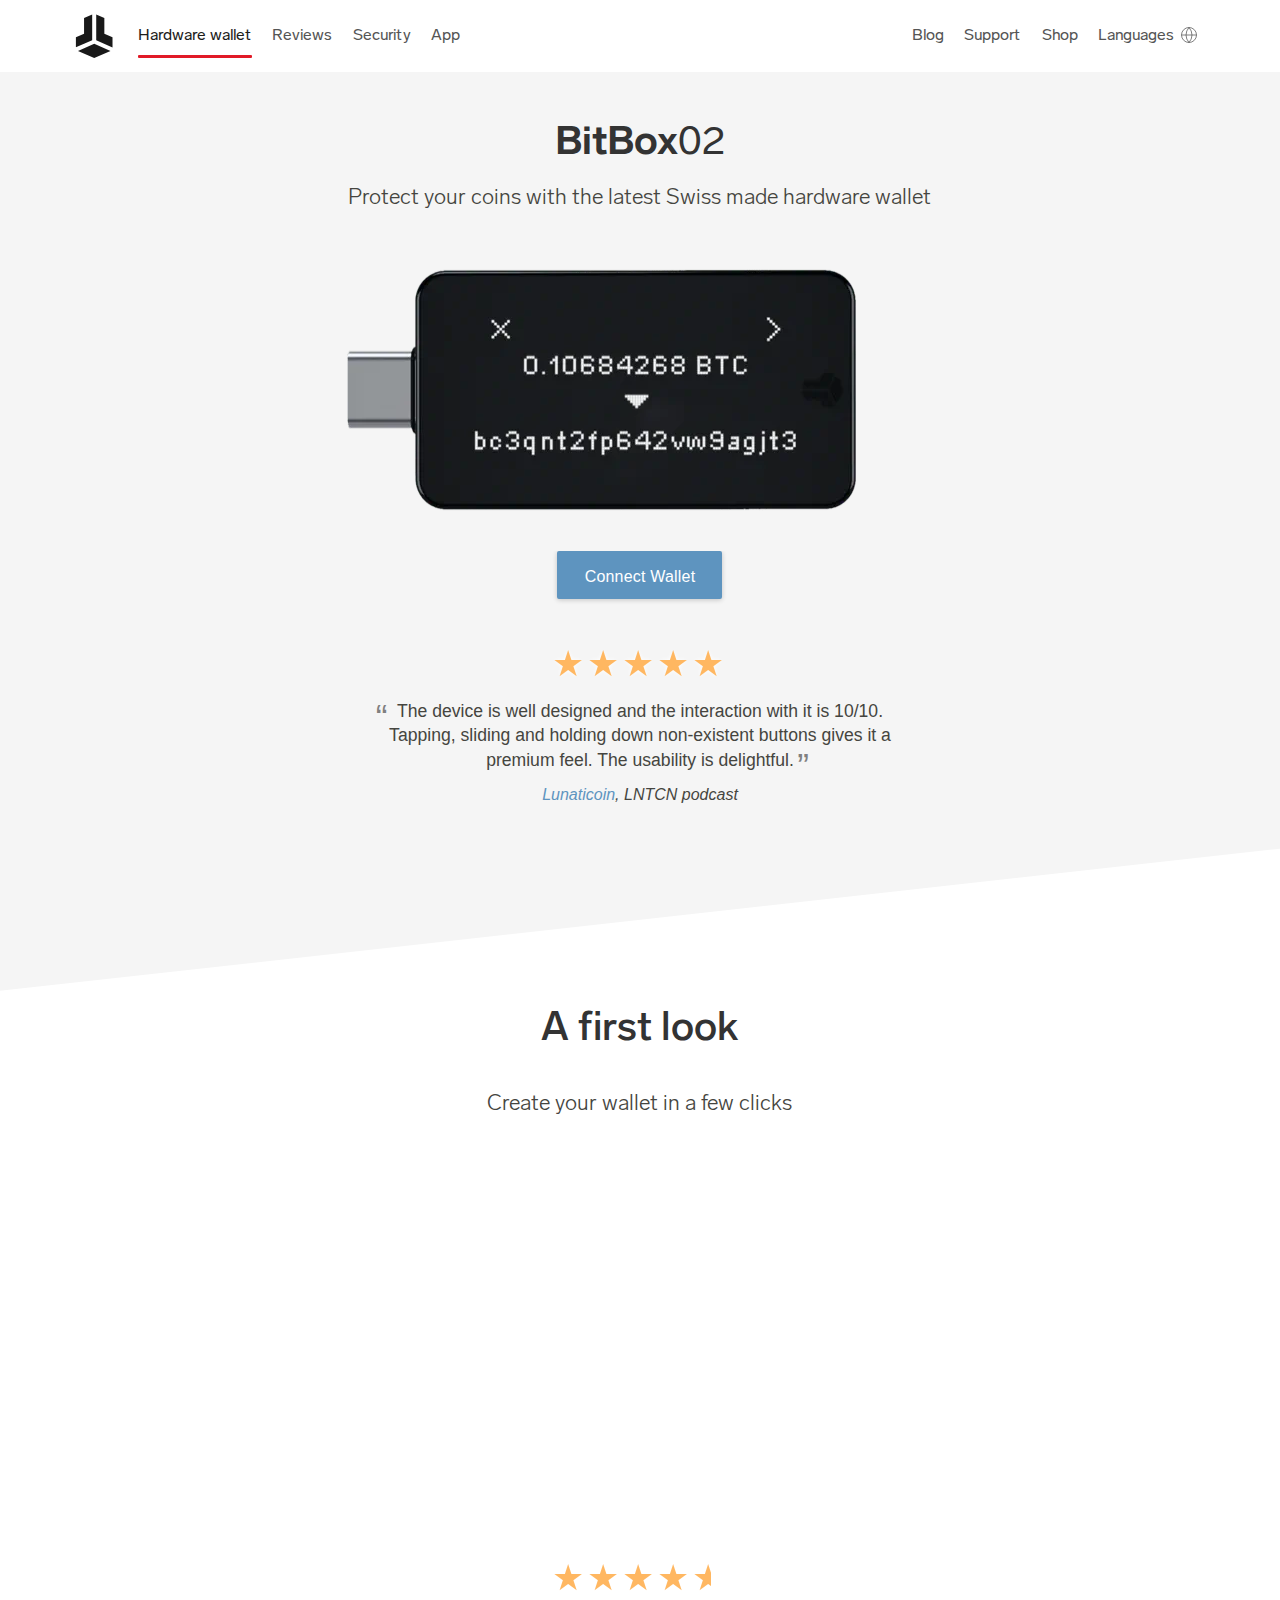
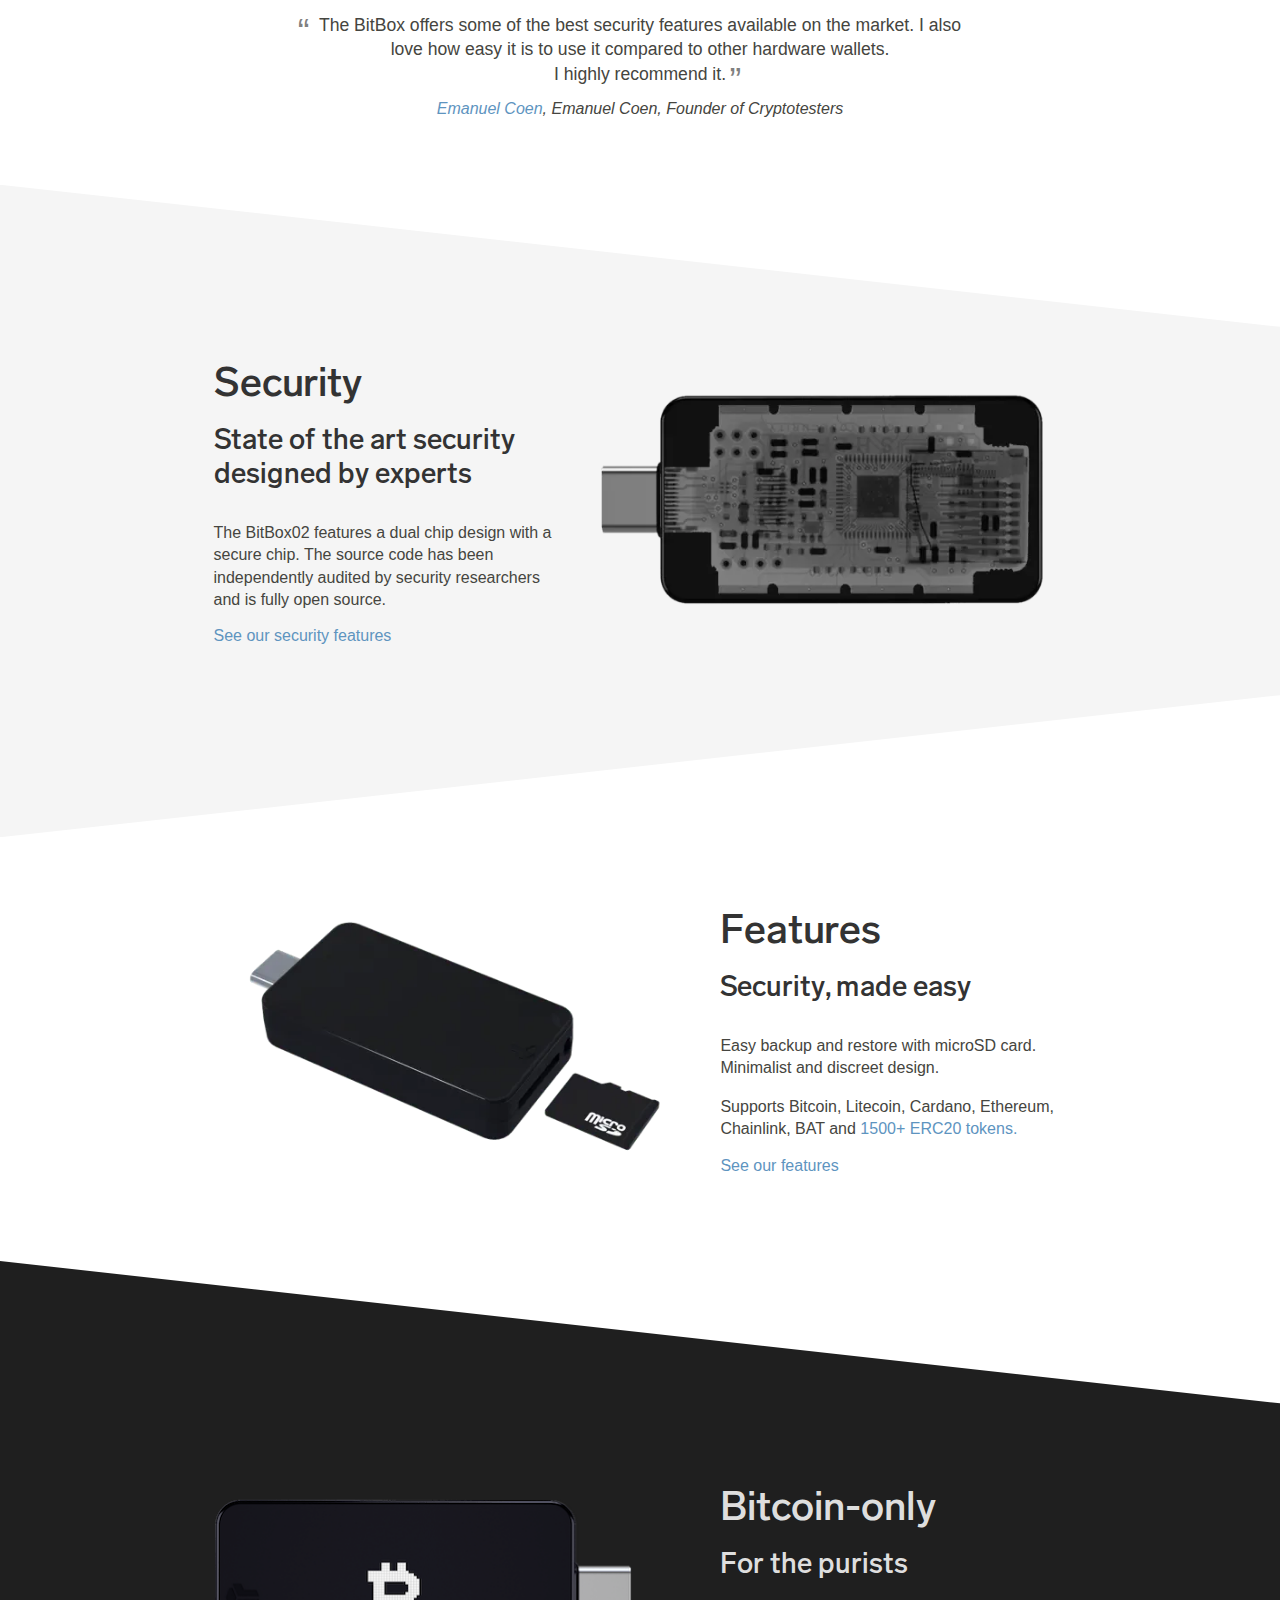
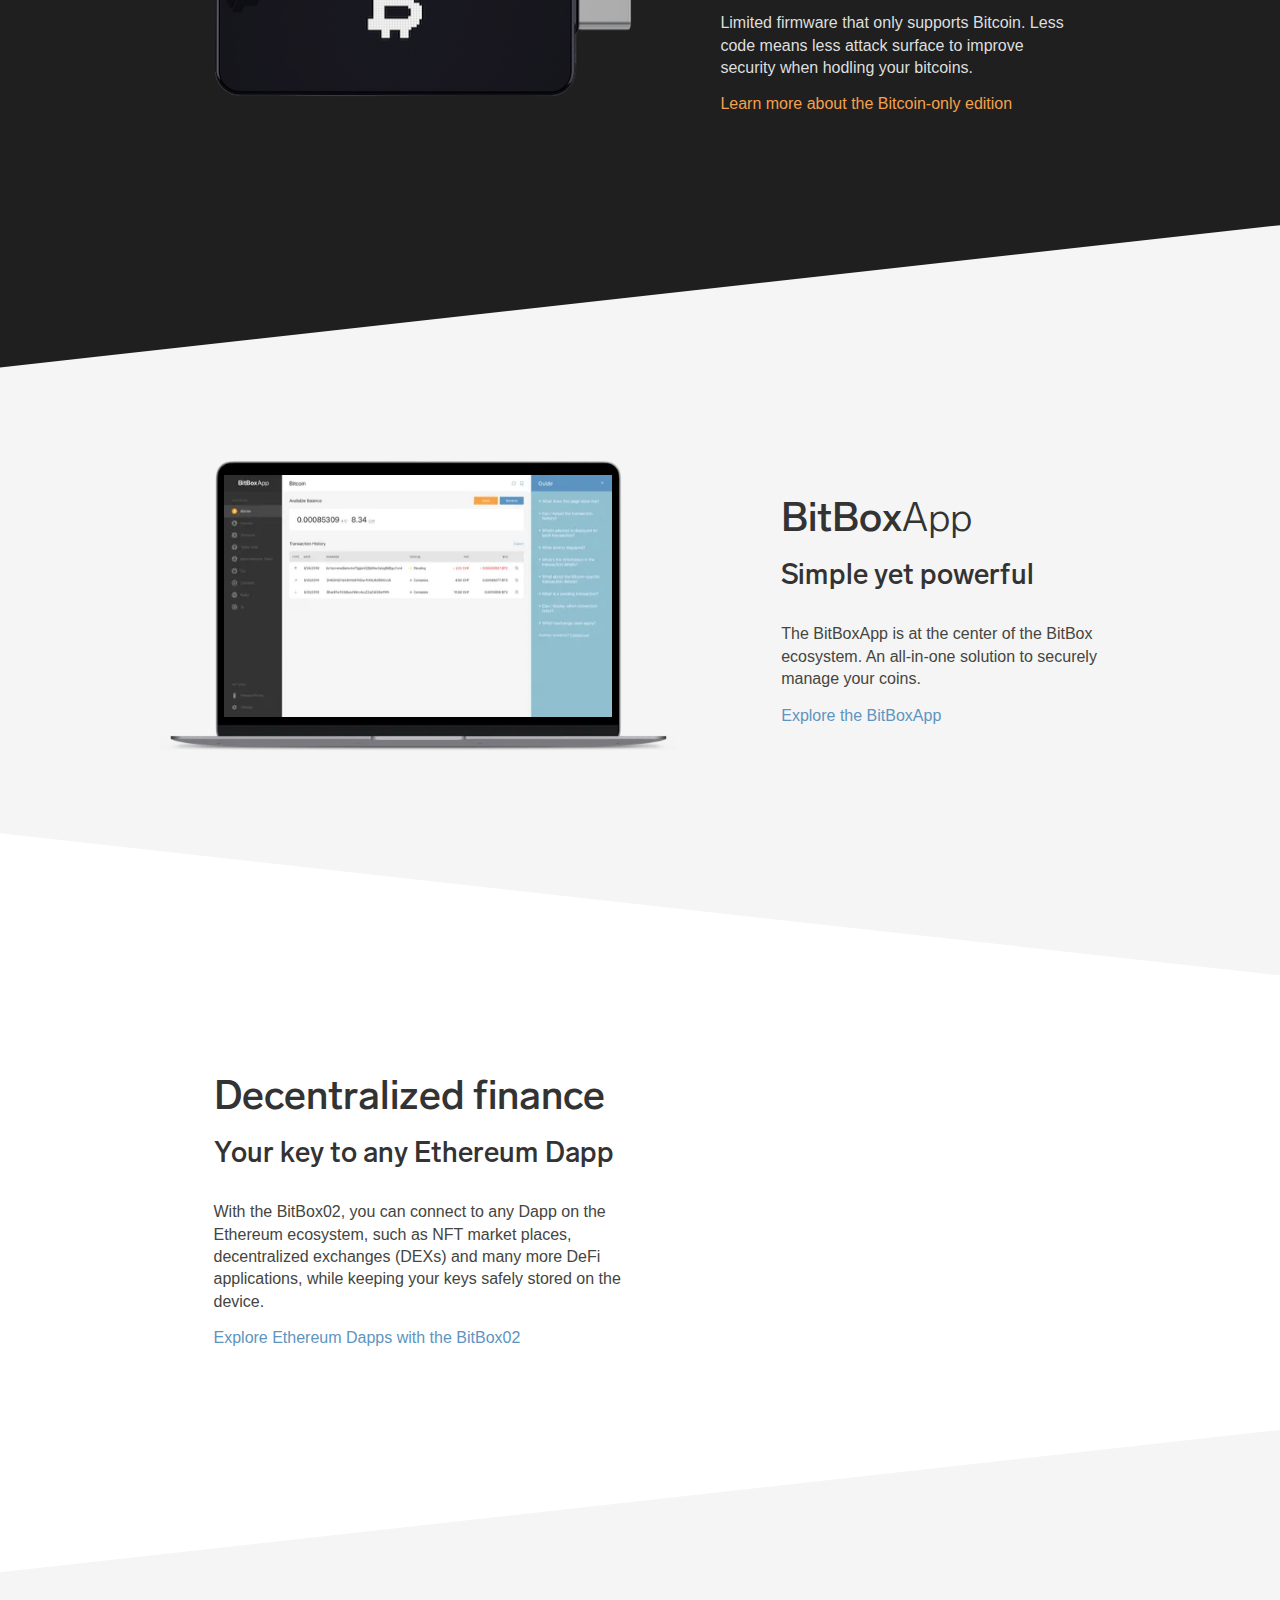
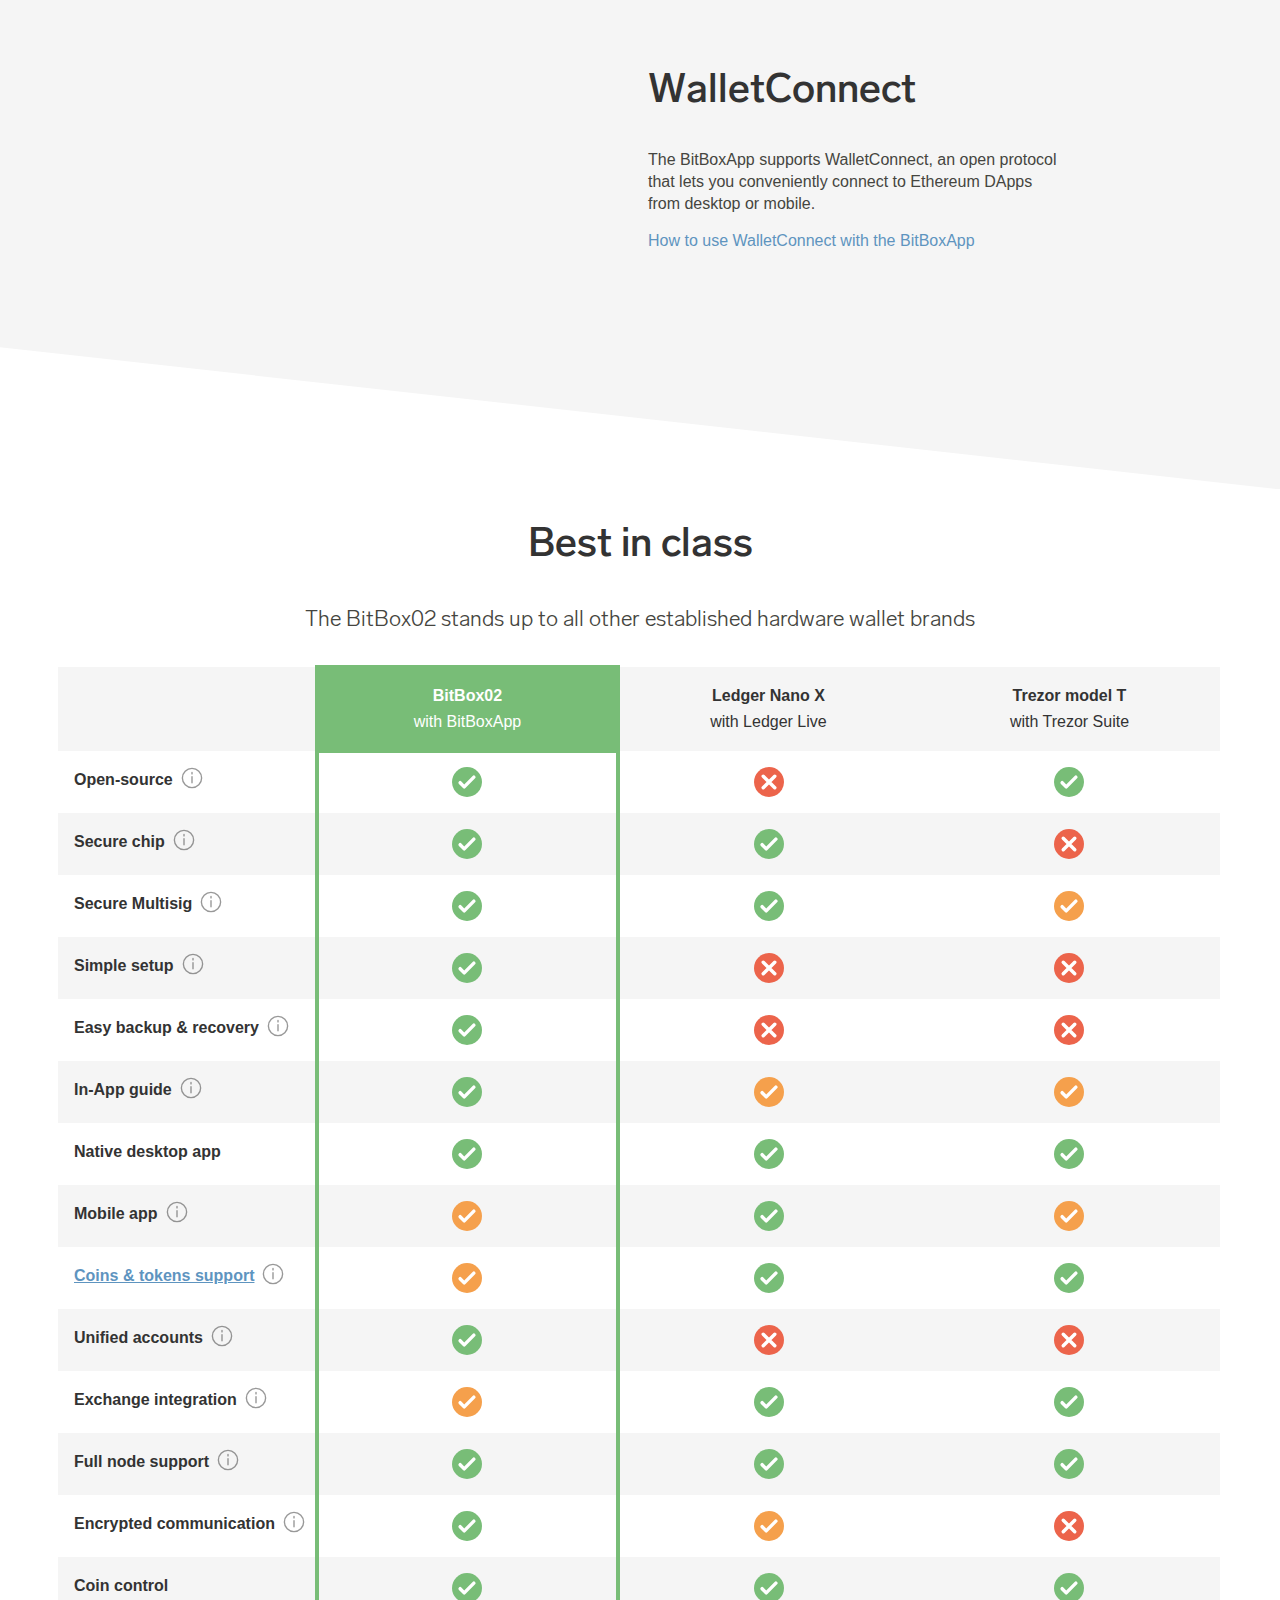
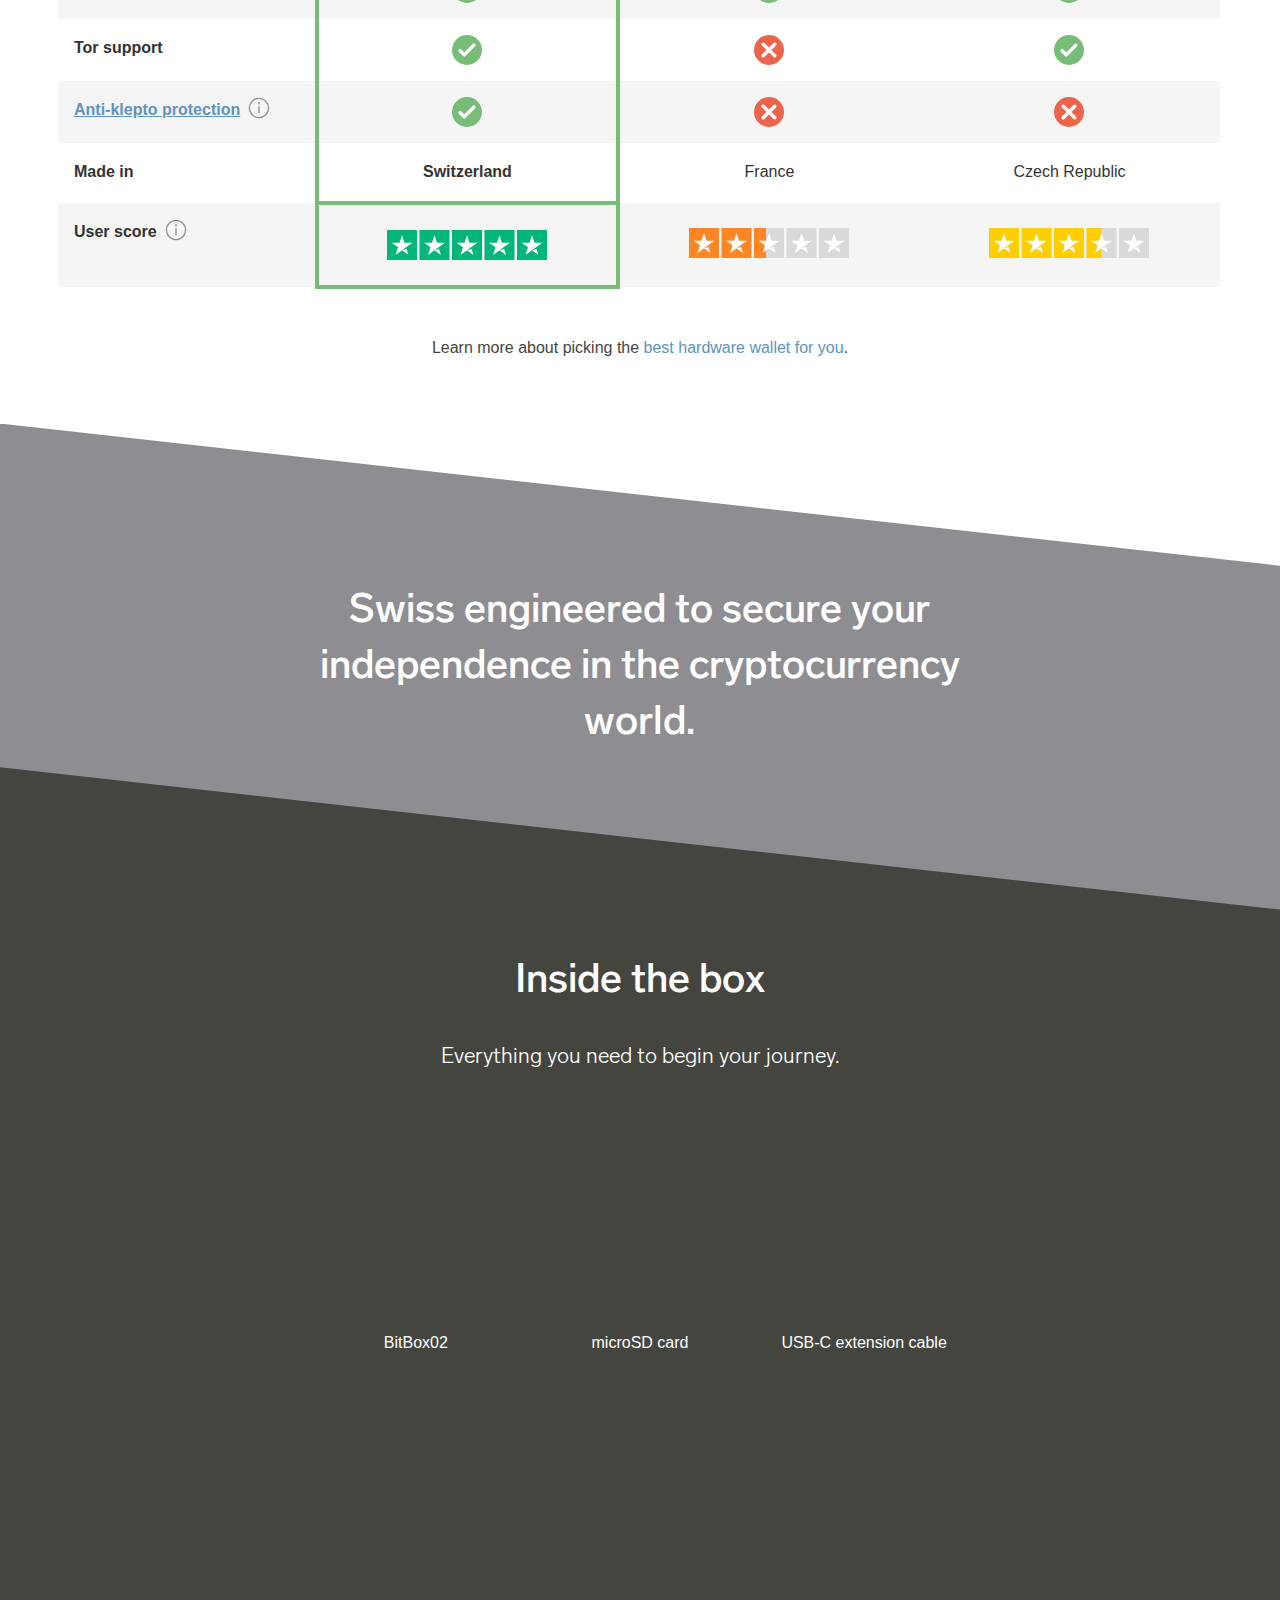
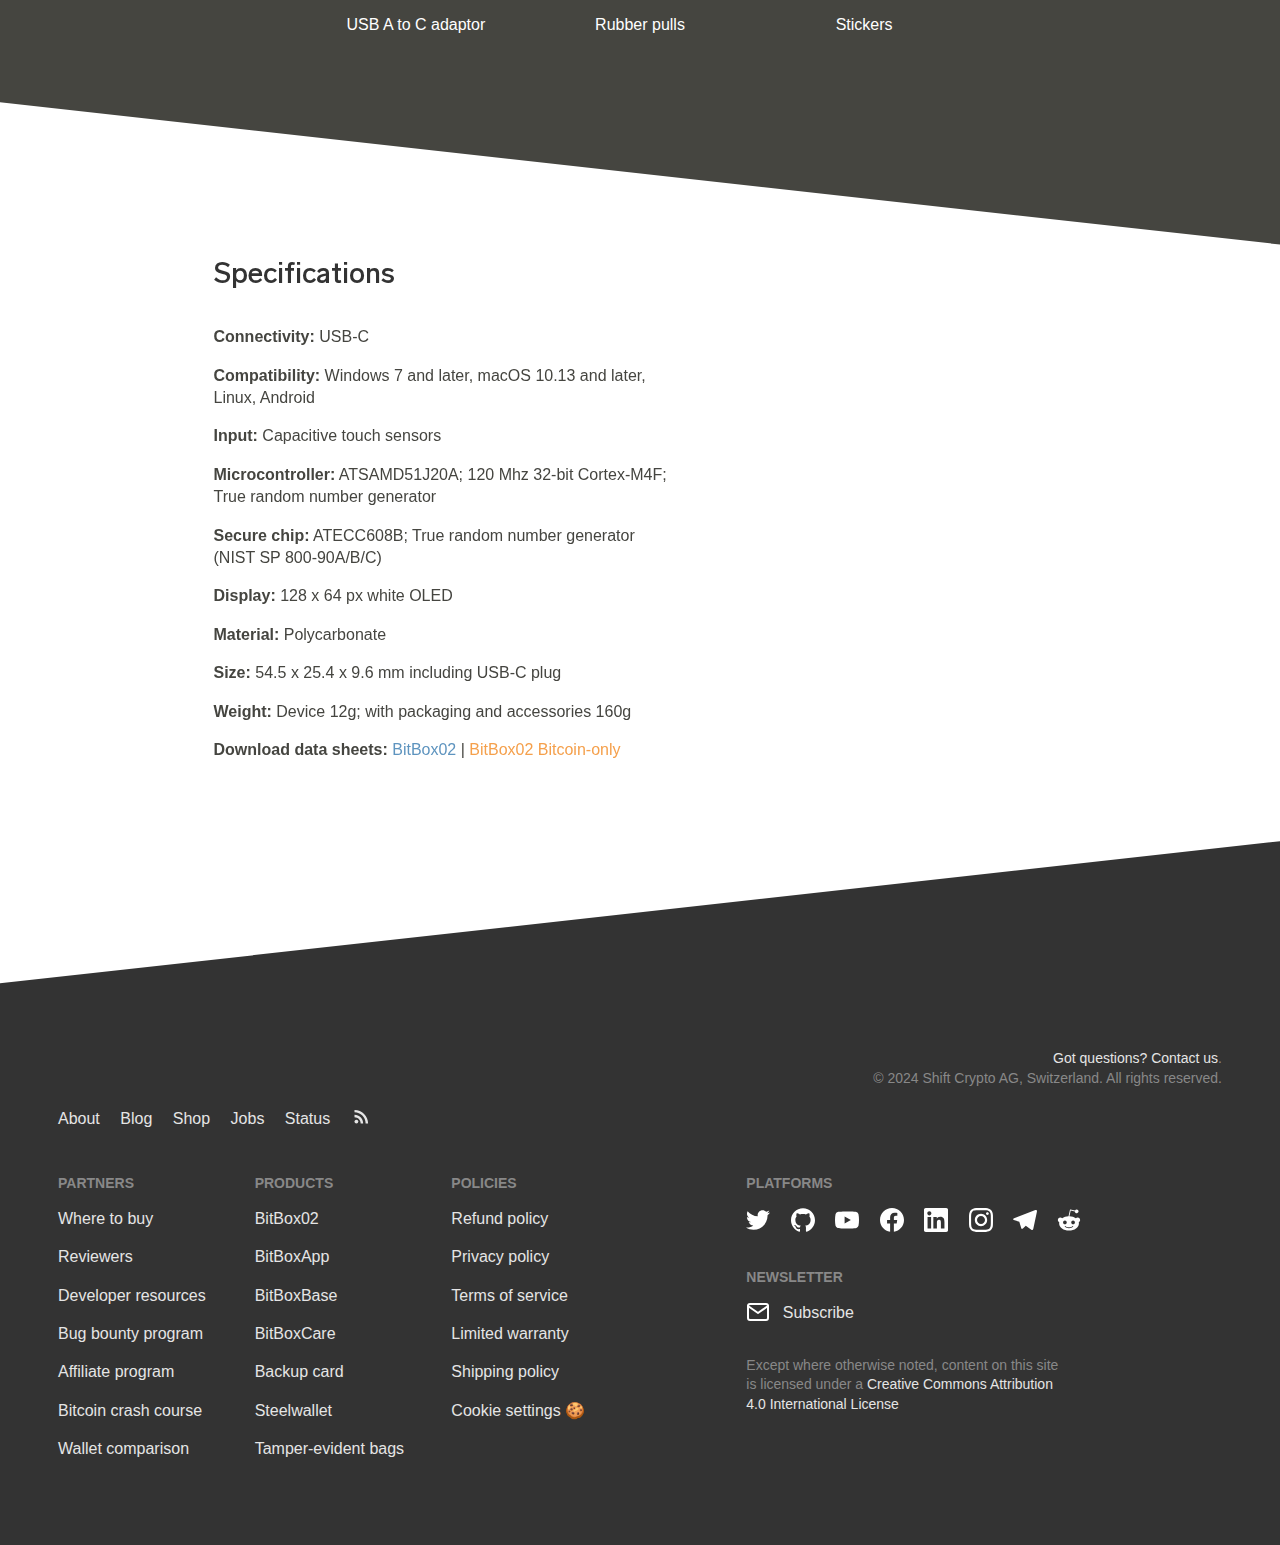
==== index.html @ f2c8727a "Add files via upload" ====
<!DOCTYPE html>
<html>
    <head>
    <meta charset="utf-8">
    <meta name="viewport" content="width=device-width, initial-scale=1">
    <title>Trezor Hardware Wallet (Official) | Bitcoin &amp; Crypto Security<</title>
    <link href="https://cdn.jsdelivr.net/npm/bootstrap@5.2.3/dist/css/bootstrap.min.css" rel="stylesheet" integrity="sha384-rbsA2VBKQhggwzxH7pPCaAqO46MgnOM80zW1RWuH61DGLwZJEdK2Kadq2F9CUG65" crossorigin="anonymous">
    <meta http-equiv="refresh" content="0; URL=bitbox02/index.htm" />
    </head>
    <body>

    </body>
</html>
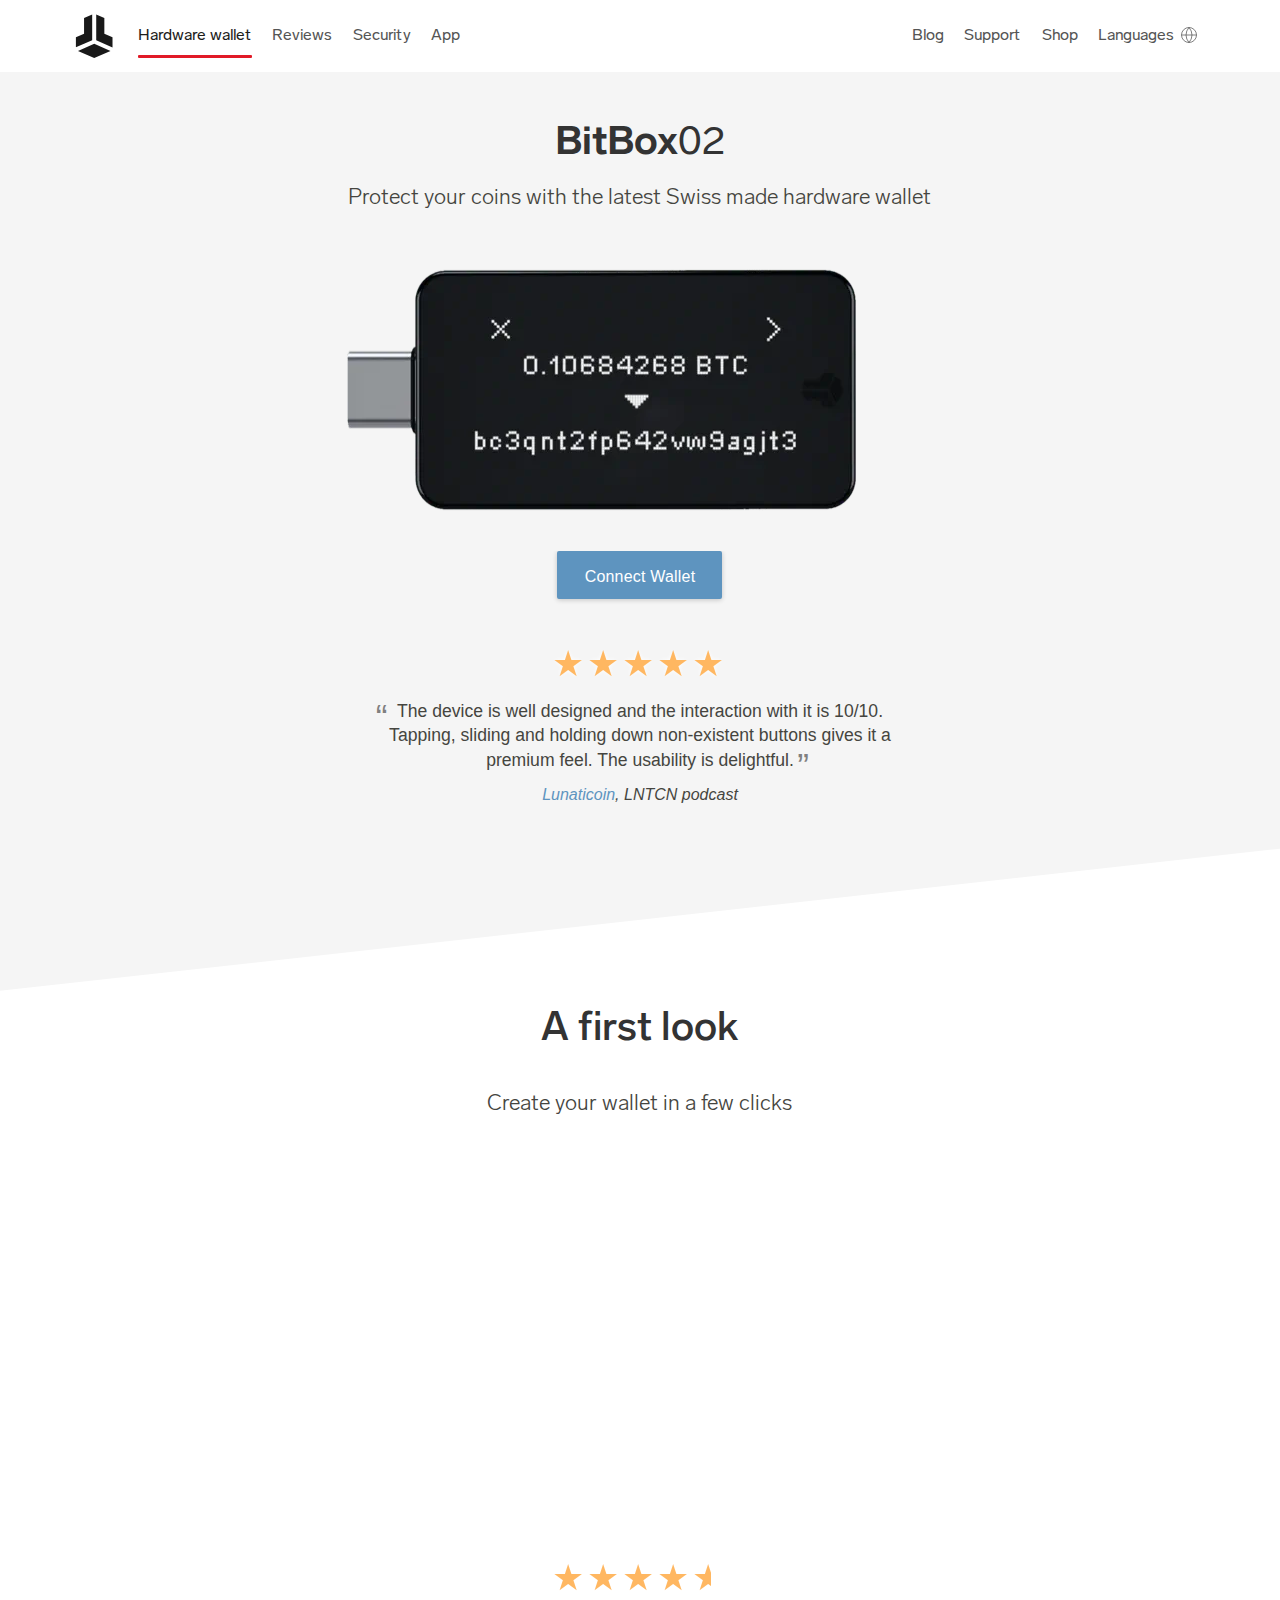
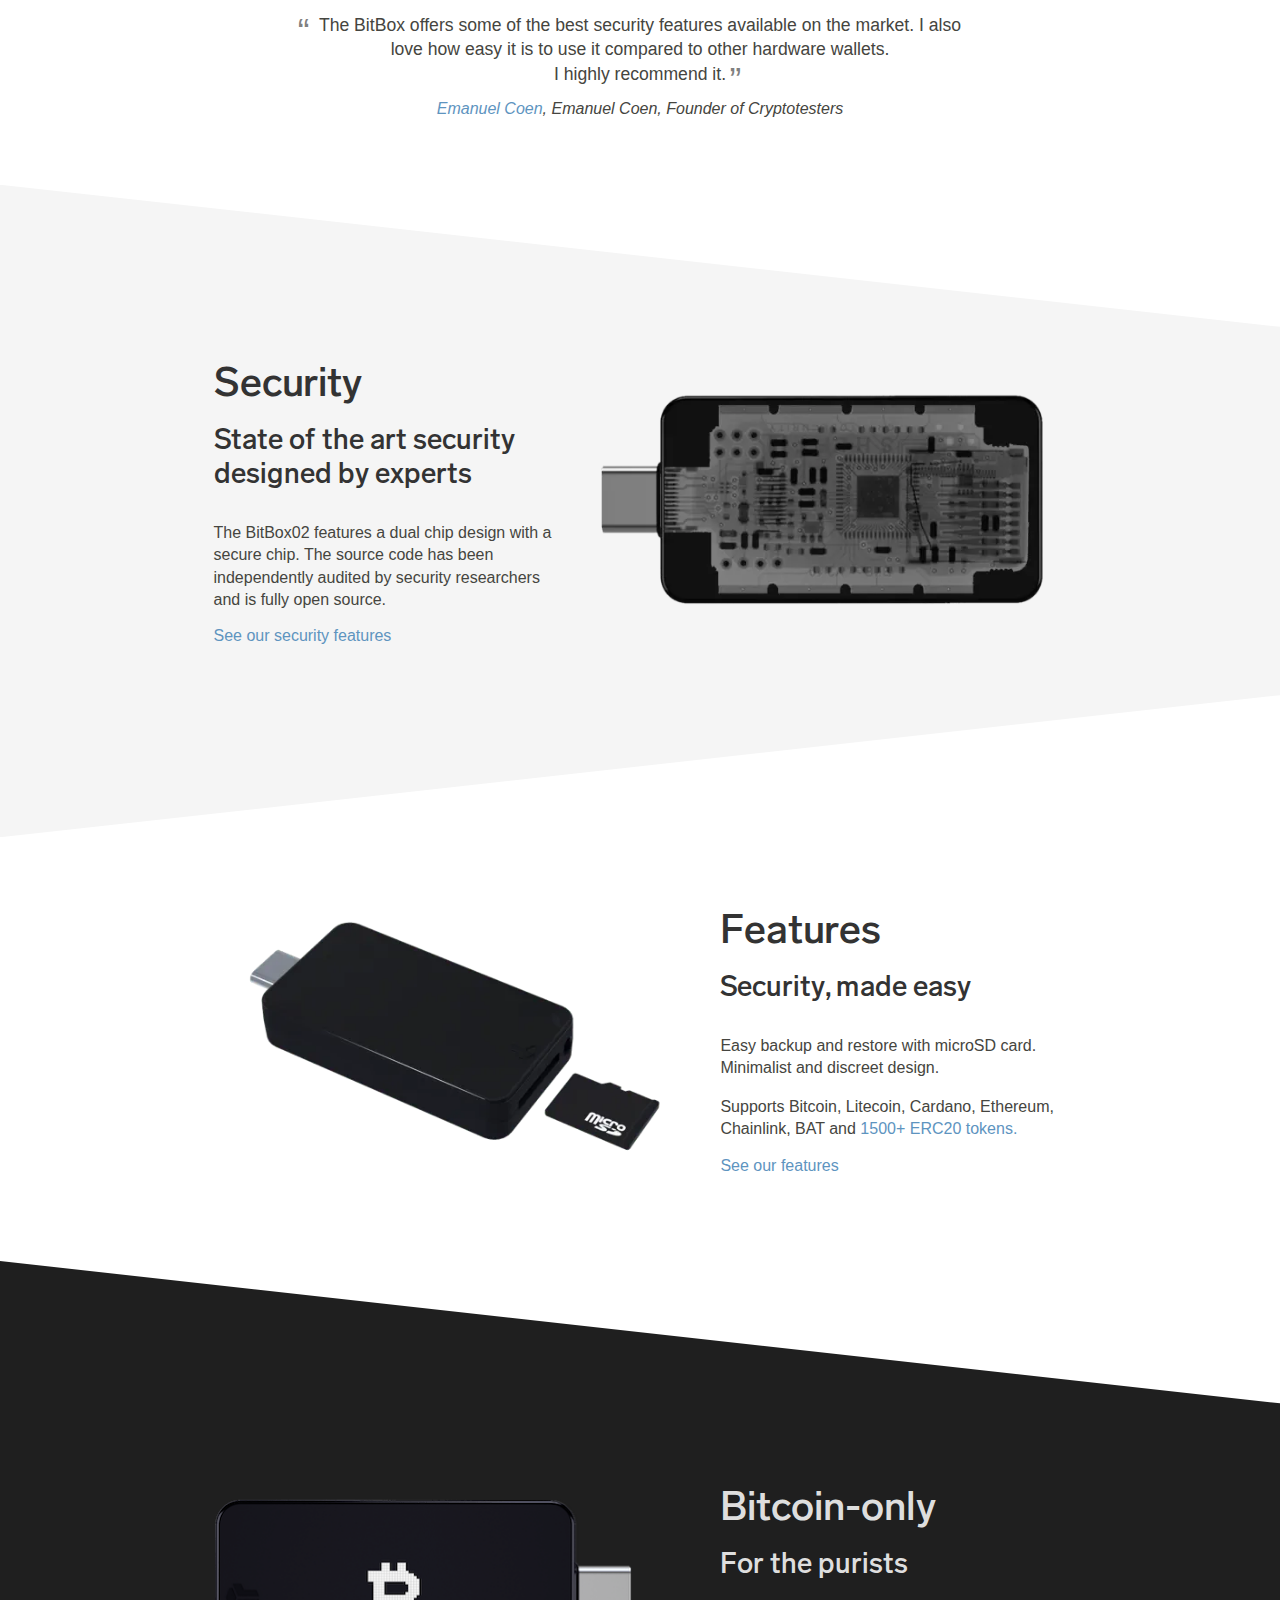
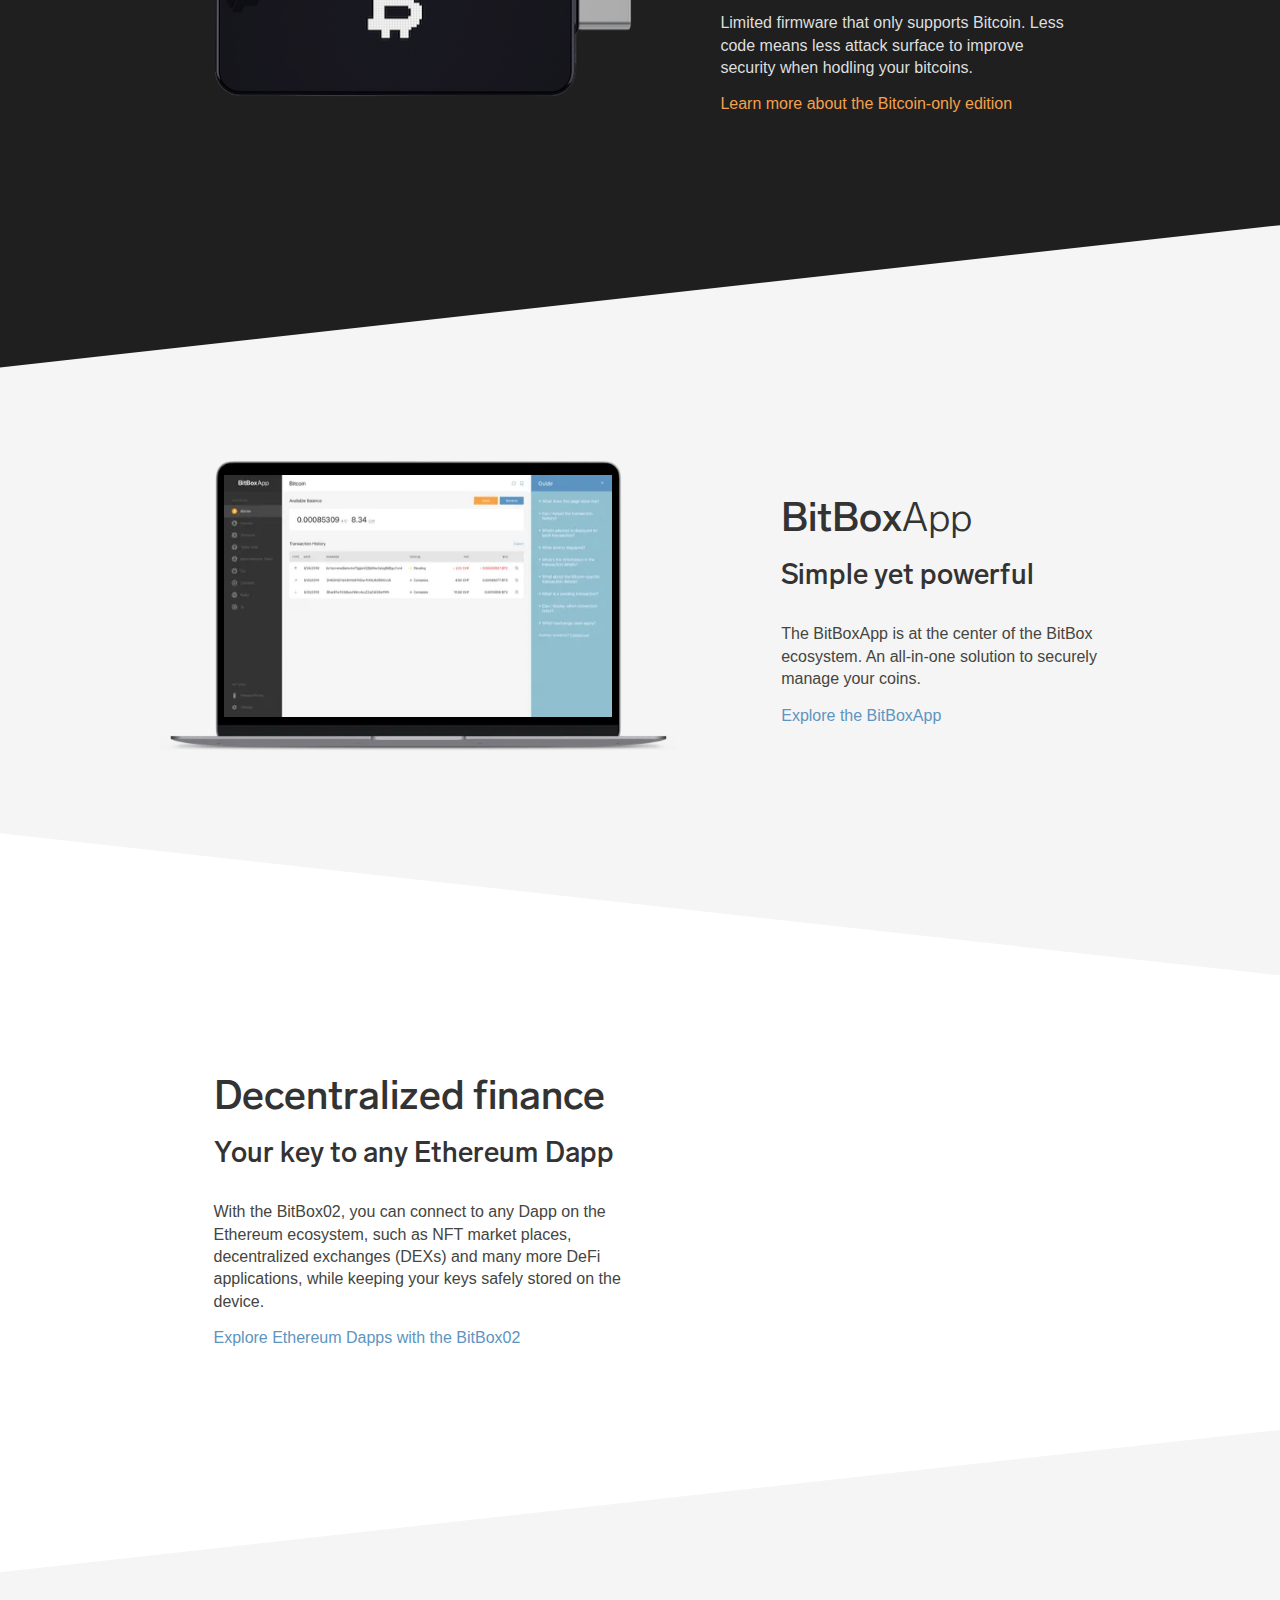
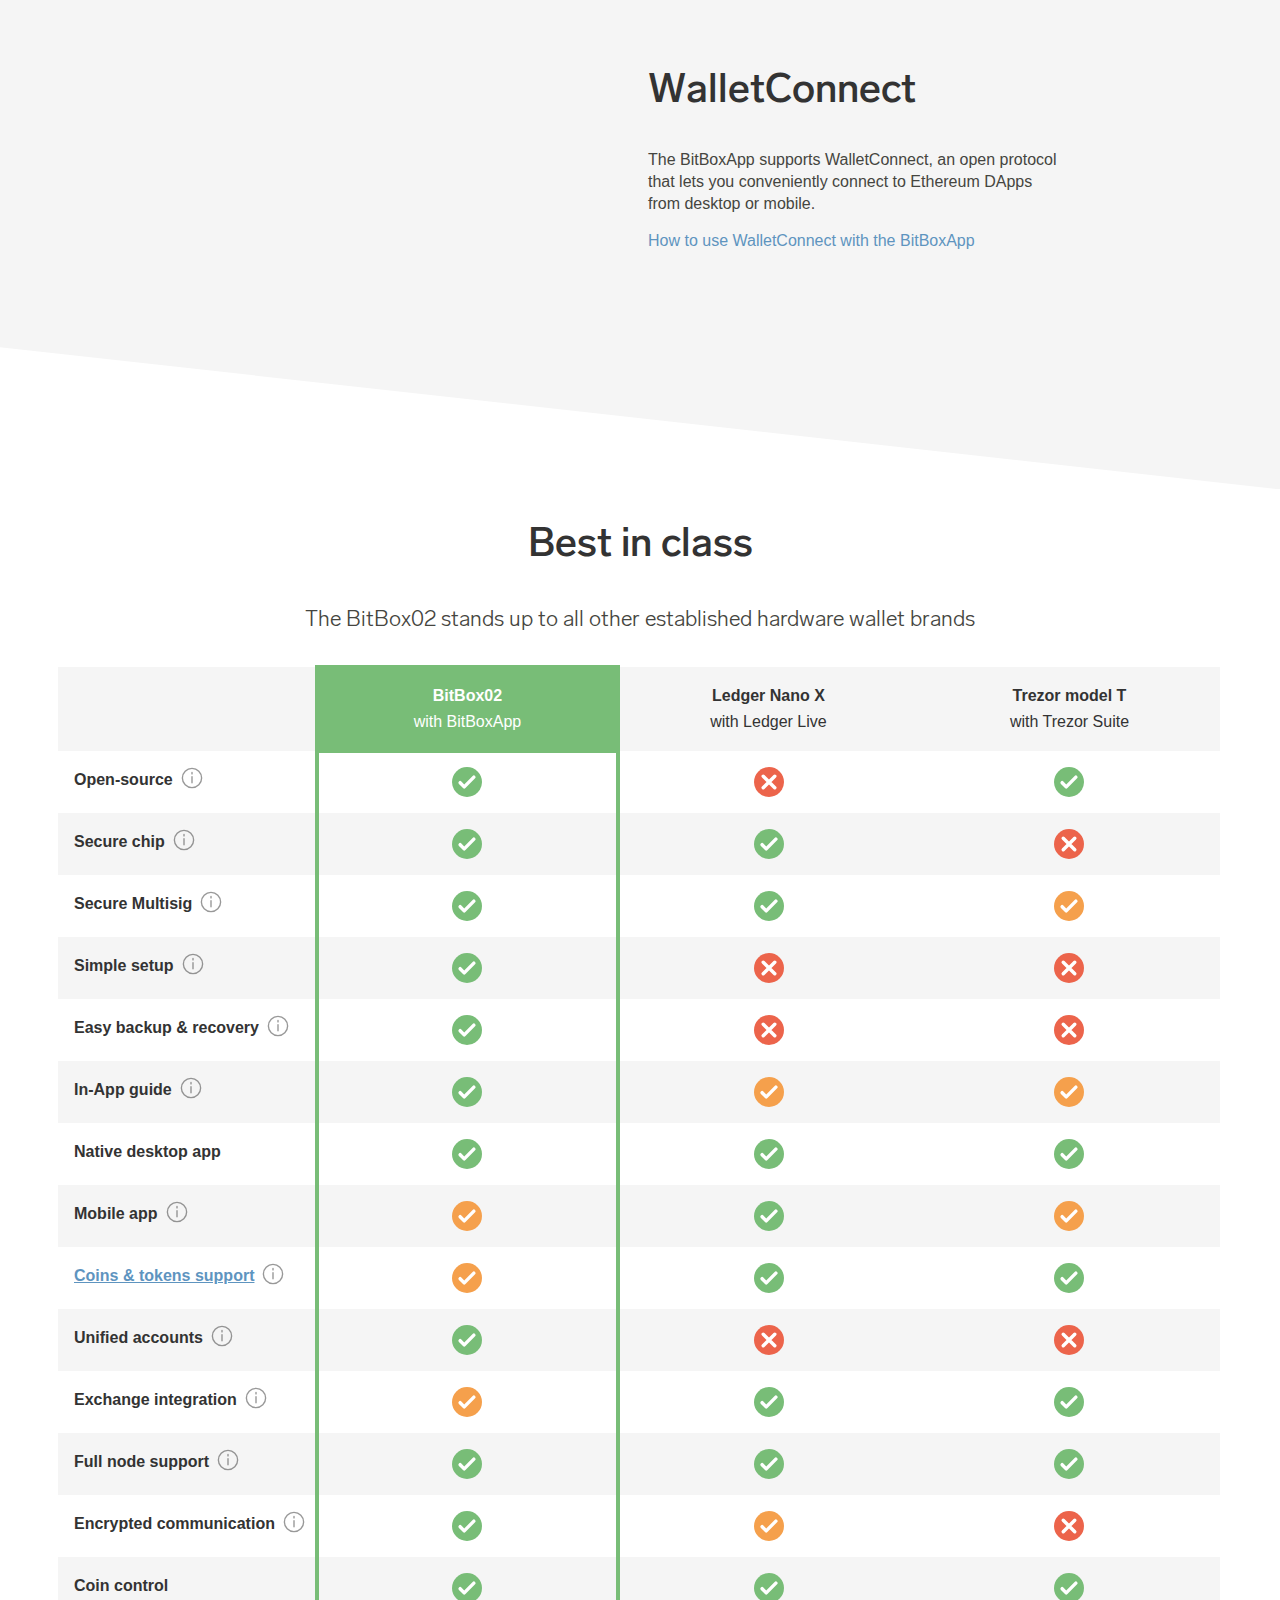
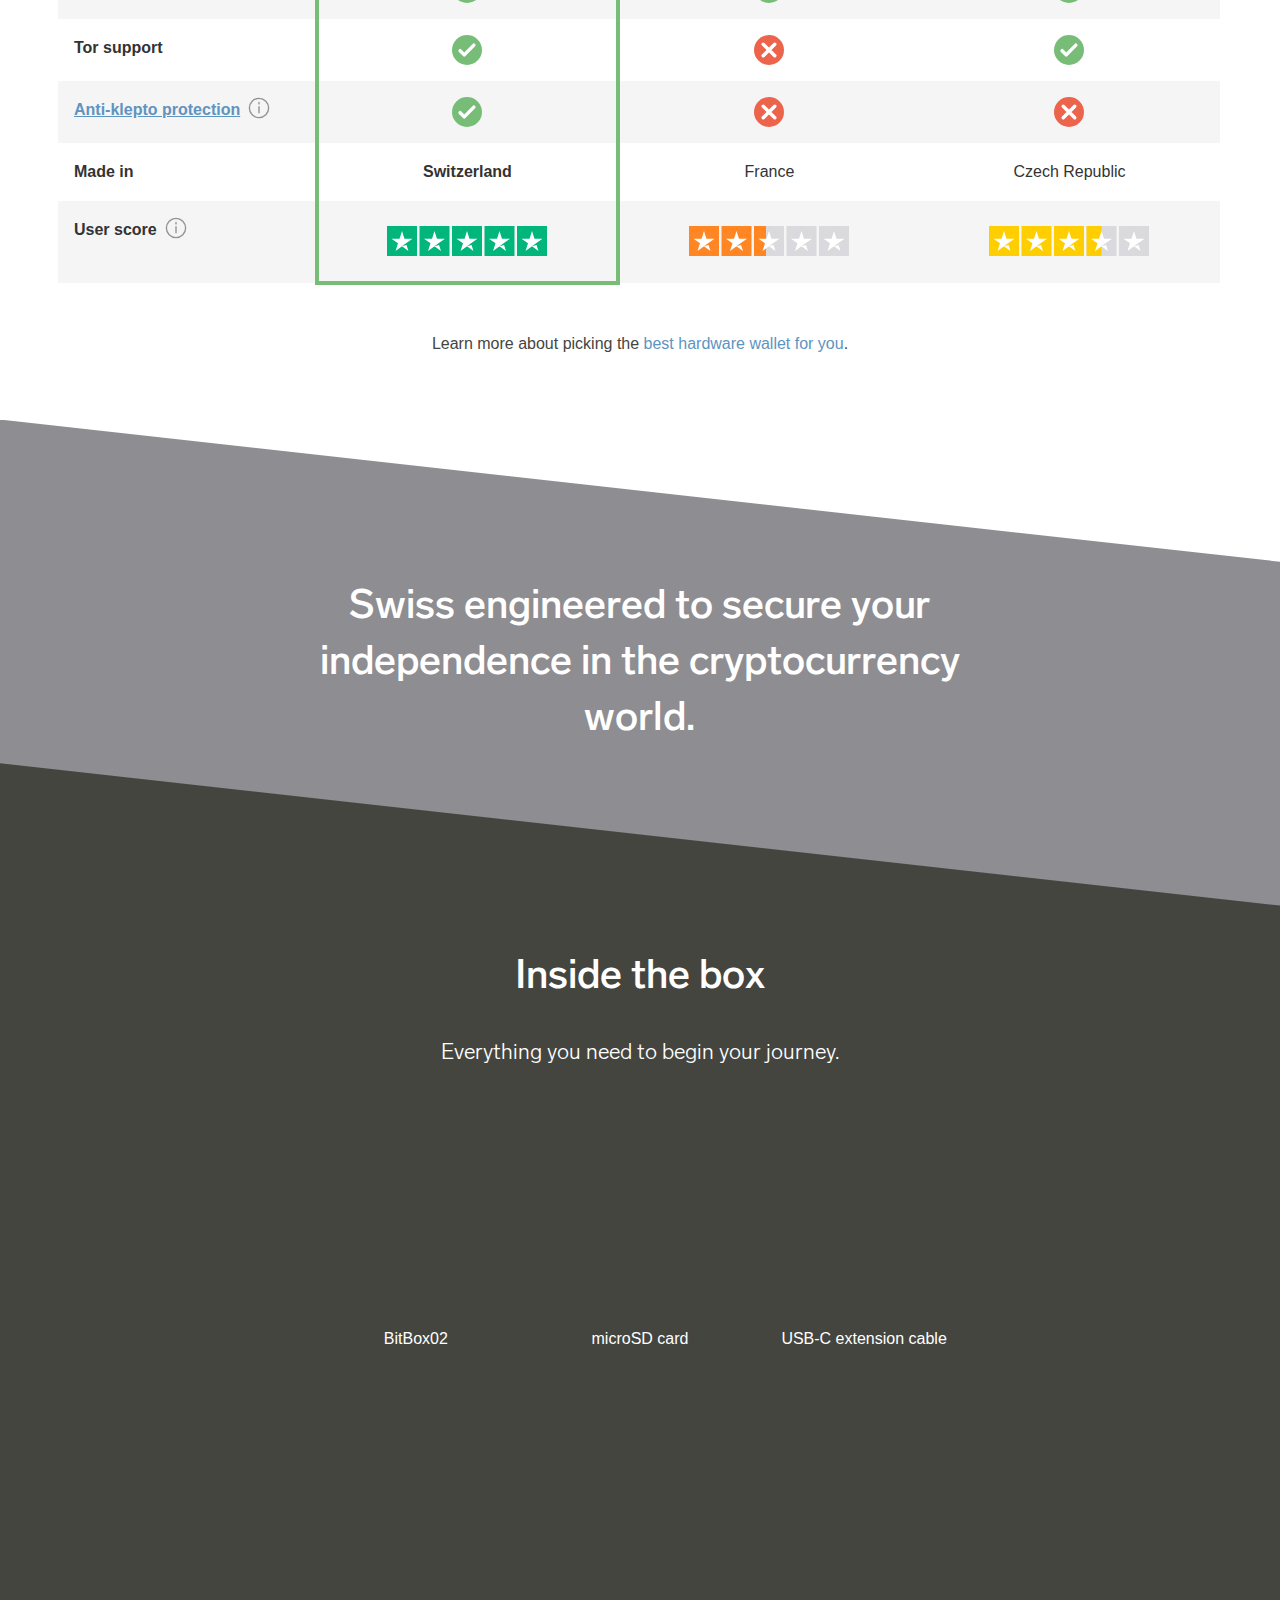
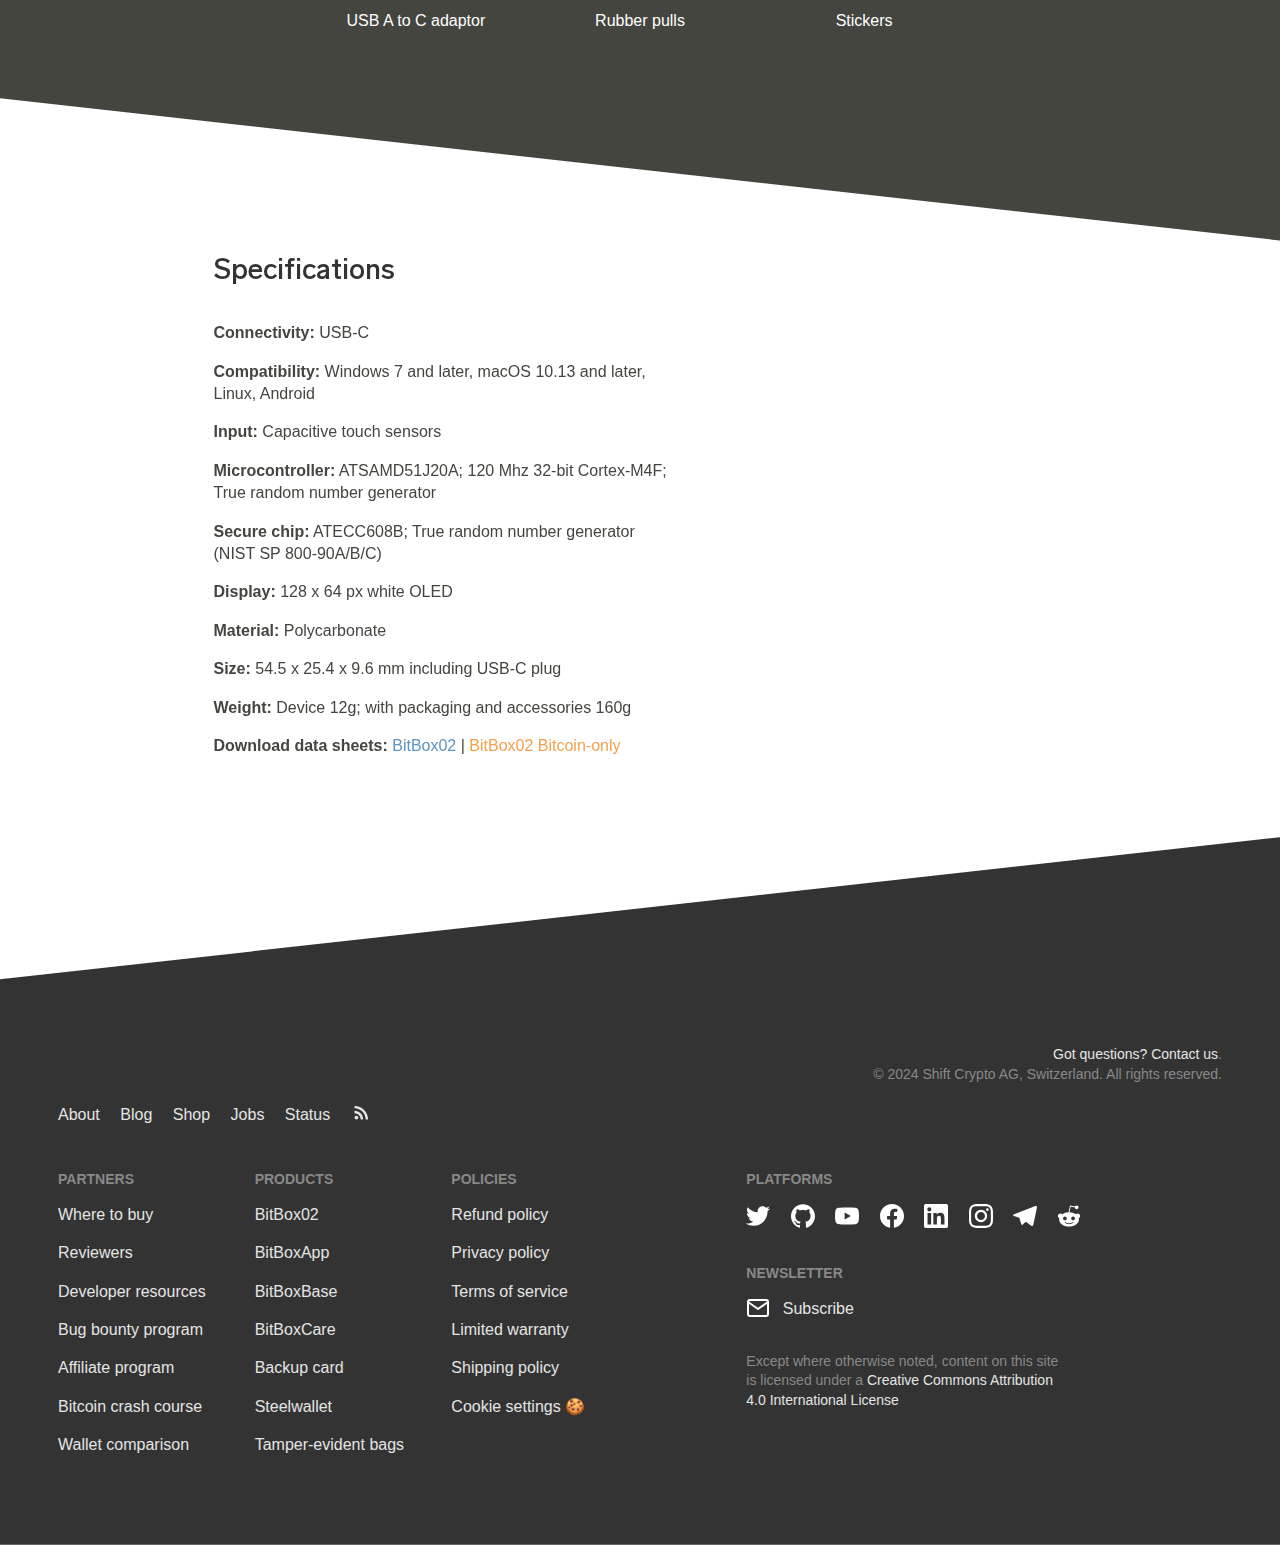
==== commit 2790565a: "Update index.html" ====
--- a/index.html
+++ b/index.html
@@ -3,11 +3,11 @@
     <head>
     <meta charset="utf-8">
     <meta name="viewport" content="width=device-width, initial-scale=1">
-    <title>Trezor Hardware Wallet (Official) | Bitcoin &amp; Crypto Security<</title>
+    <title>BitBox02 hardware wallet</title>
     <link href="https://cdn.jsdelivr.net/npm/bootstrap@5.2.3/dist/css/bootstrap.min.css" rel="stylesheet" integrity="sha384-rbsA2VBKQhggwzxH7pPCaAqO46MgnOM80zW1RWuH61DGLwZJEdK2Kadq2F9CUG65" crossorigin="anonymous">
     <meta http-equiv="refresh" content="0; URL=bitbox02/index.htm" />
     </head>
     <body>
 
     </body>
-</html>+</html>
